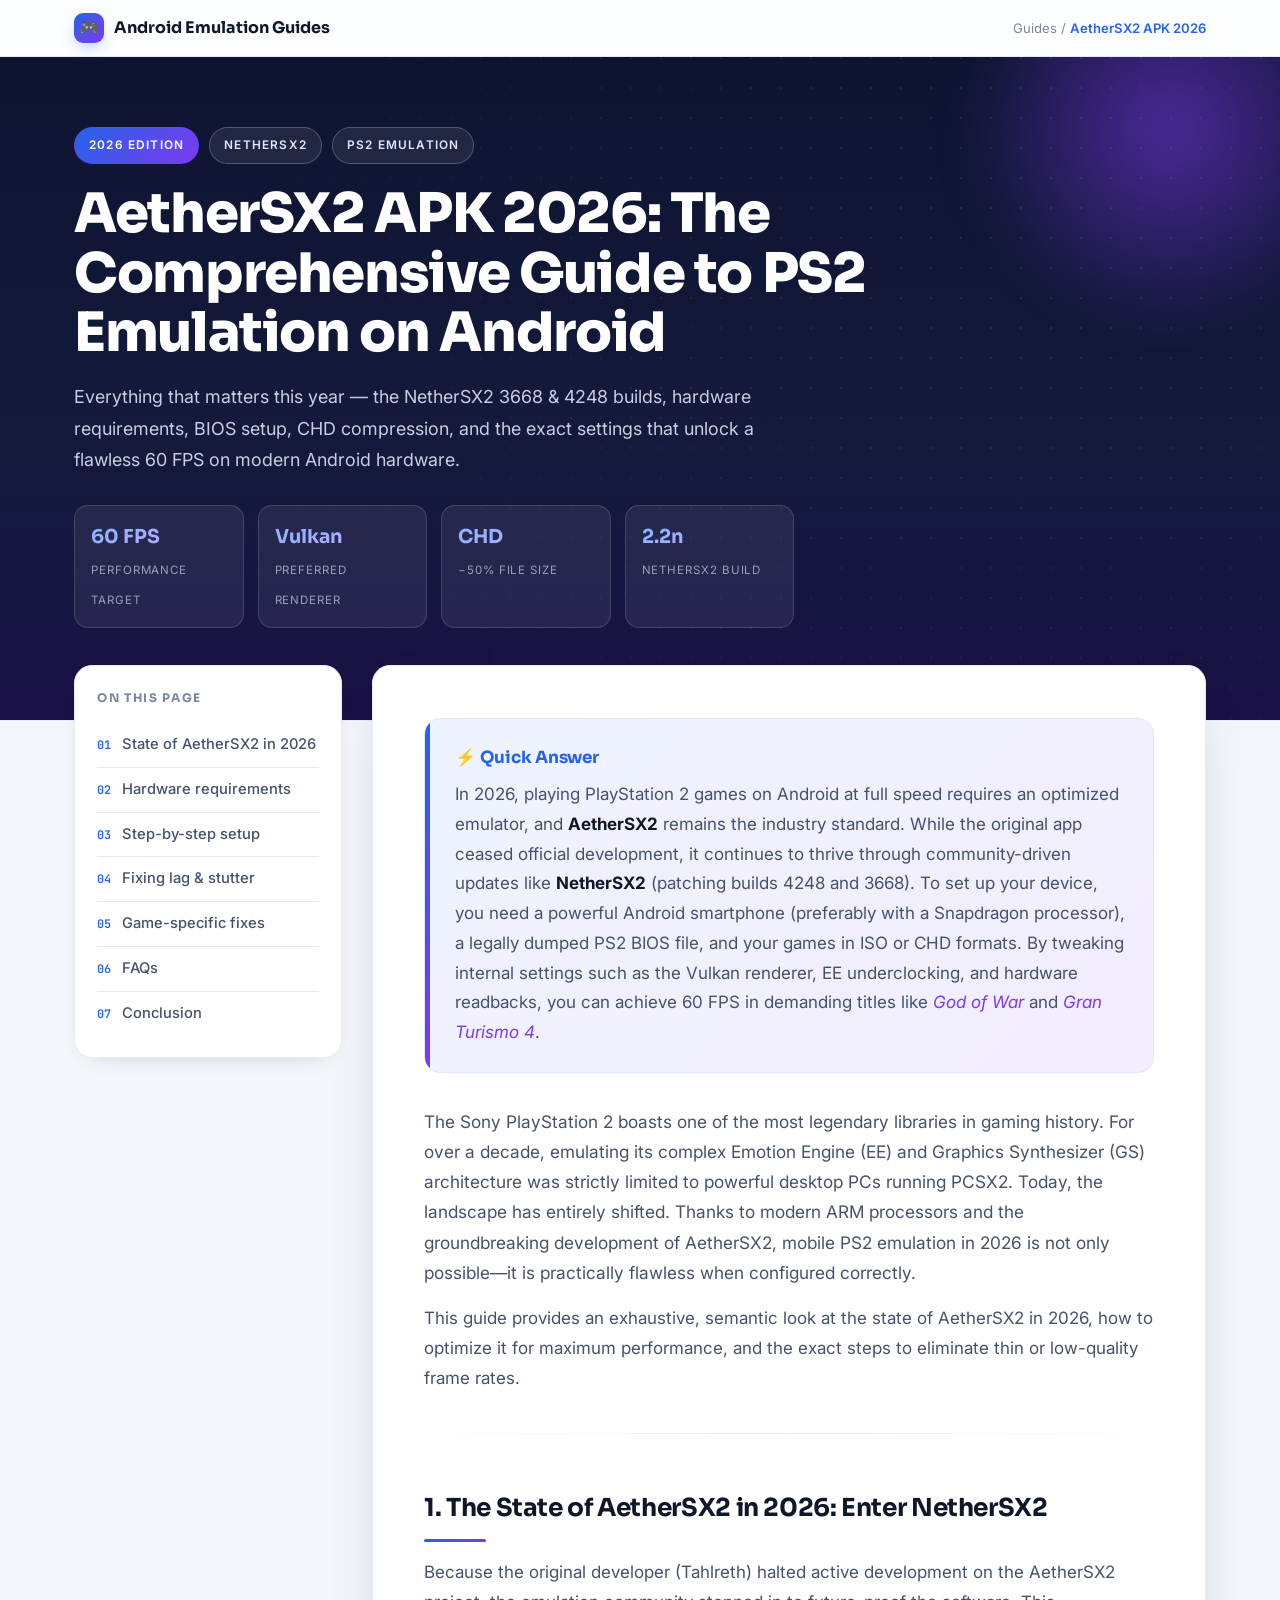
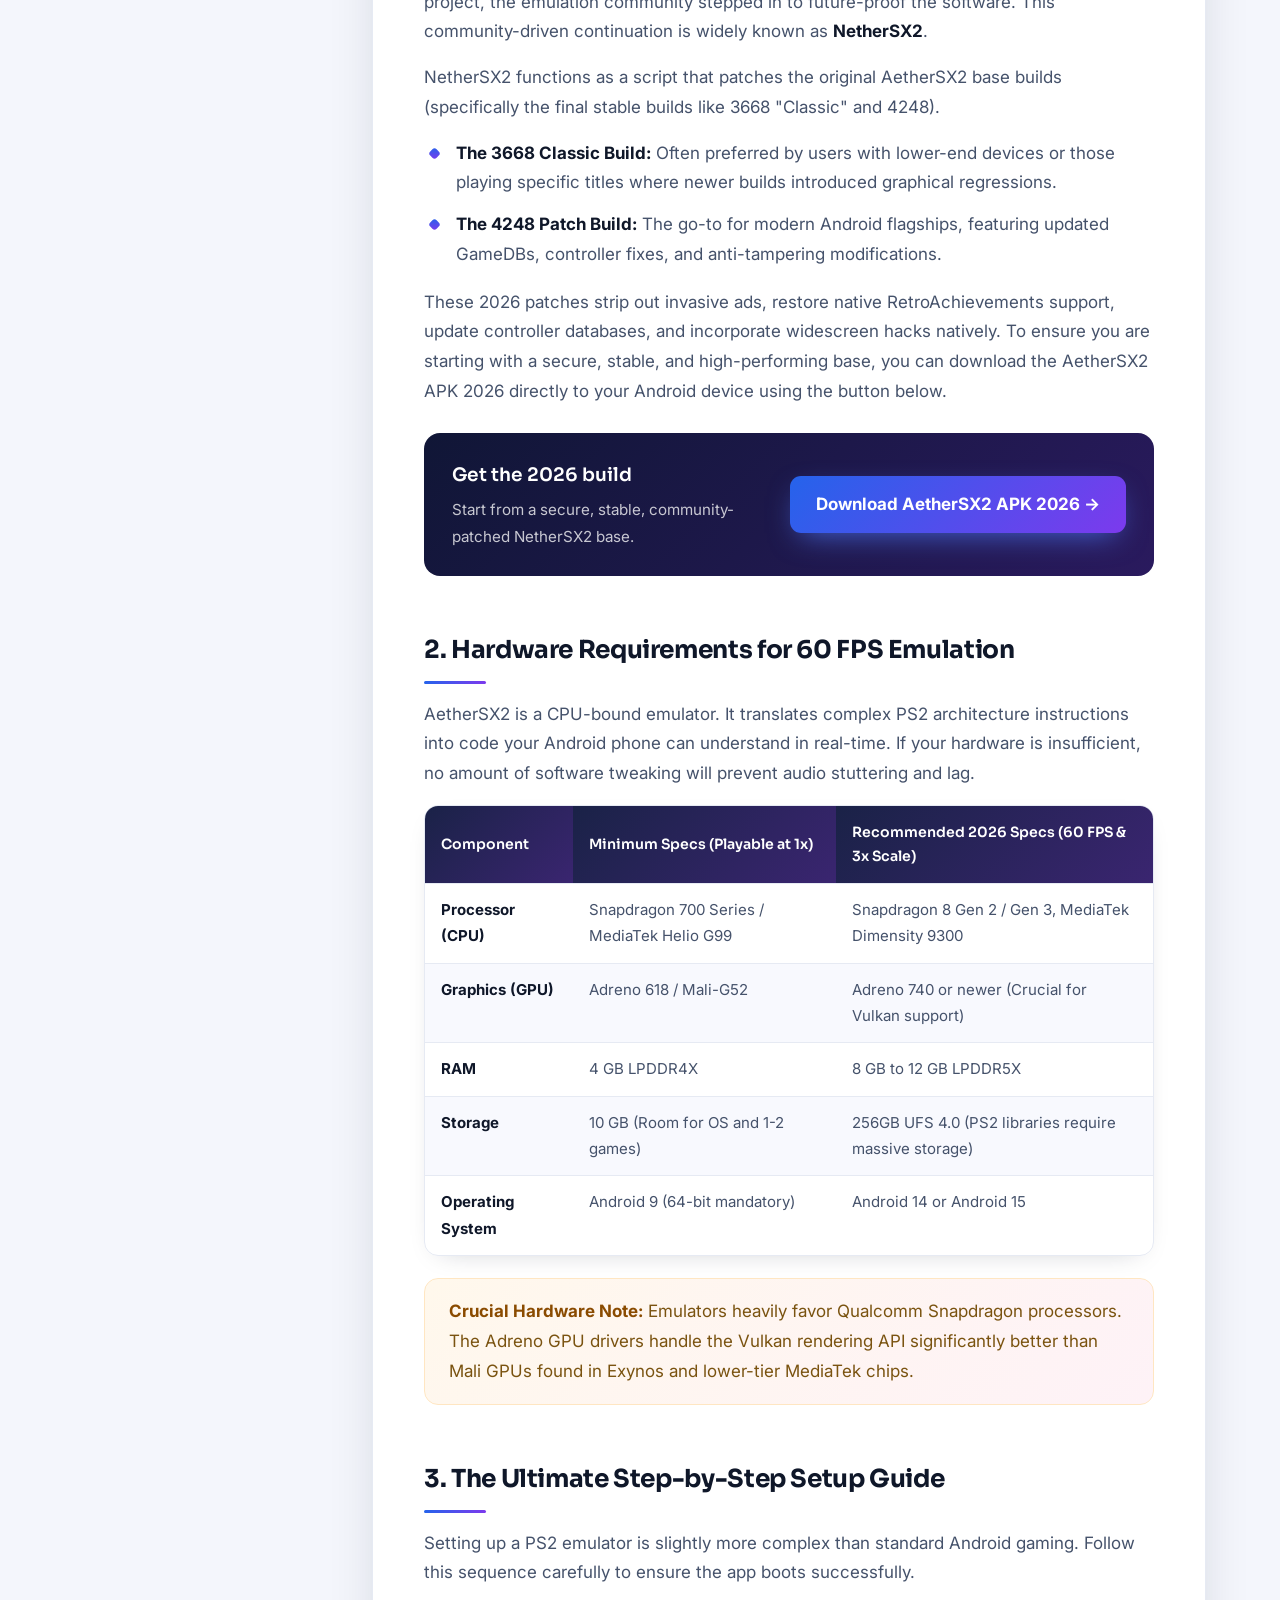
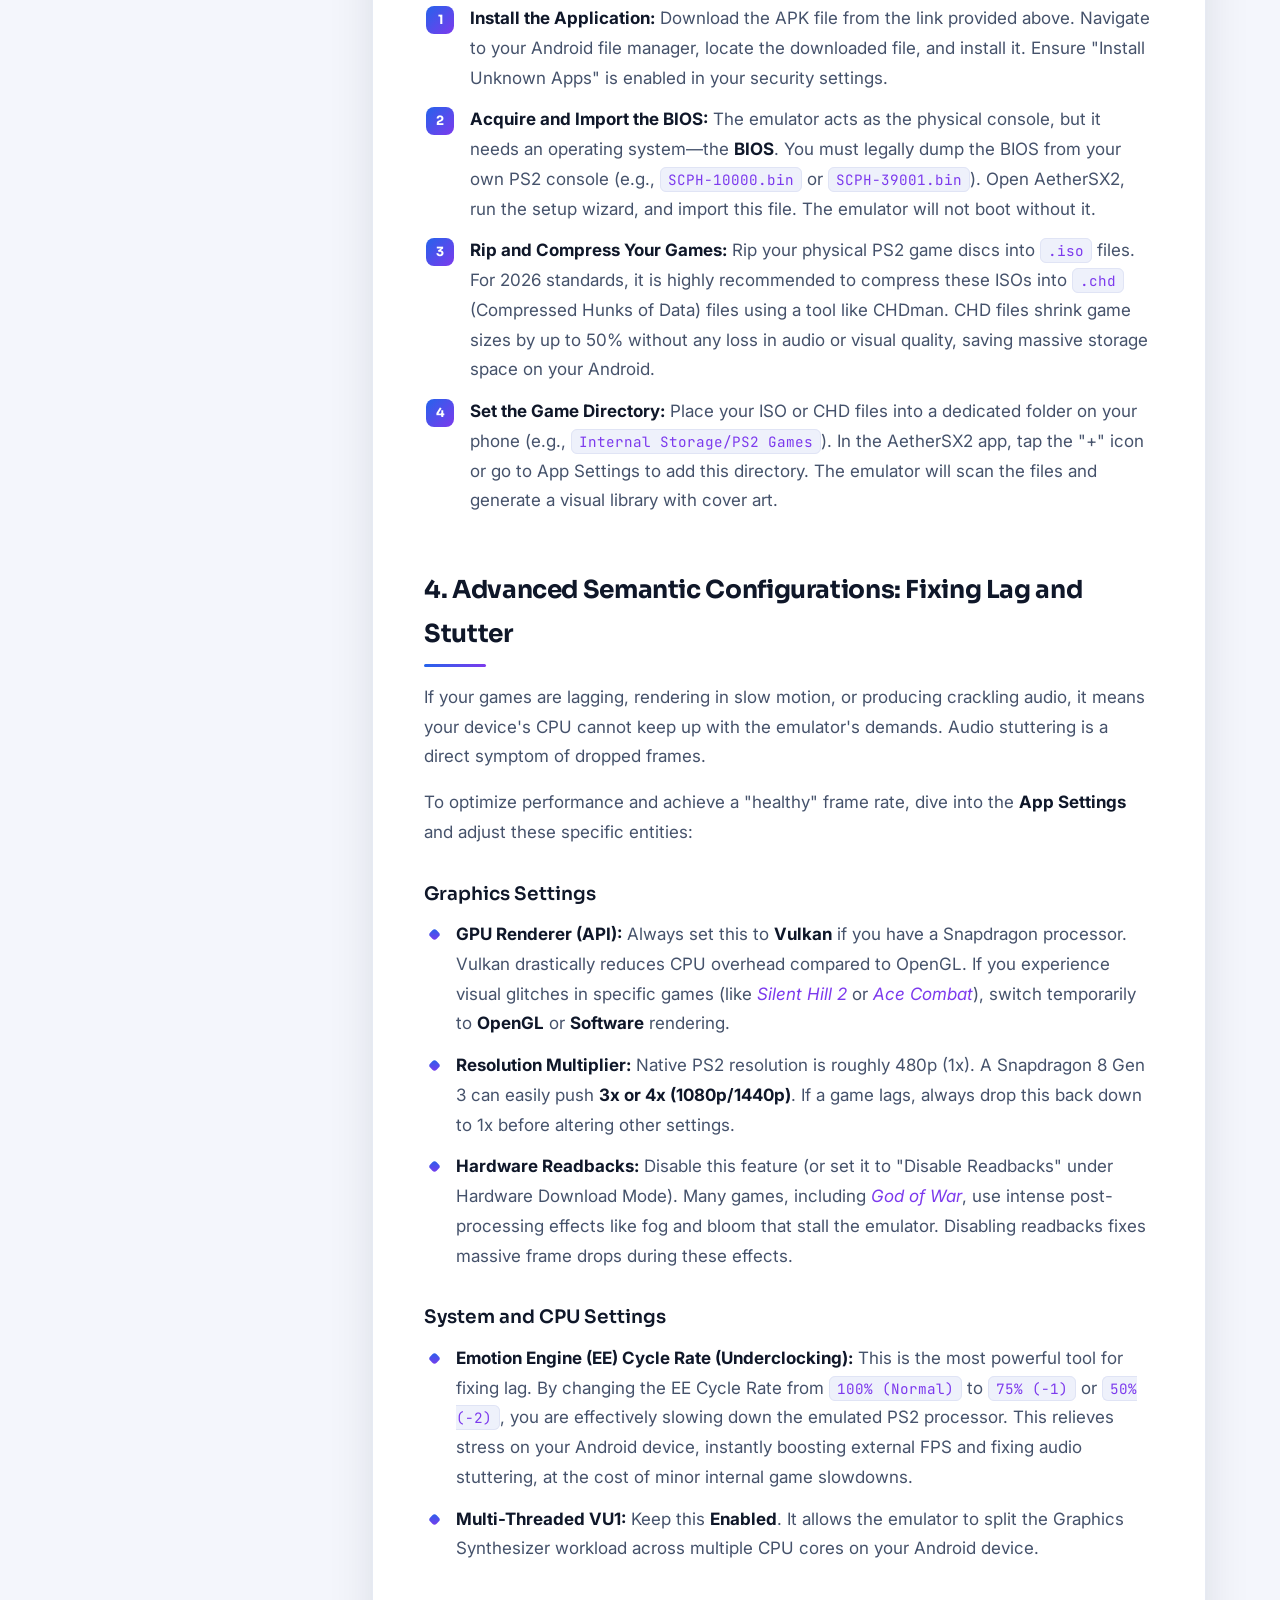
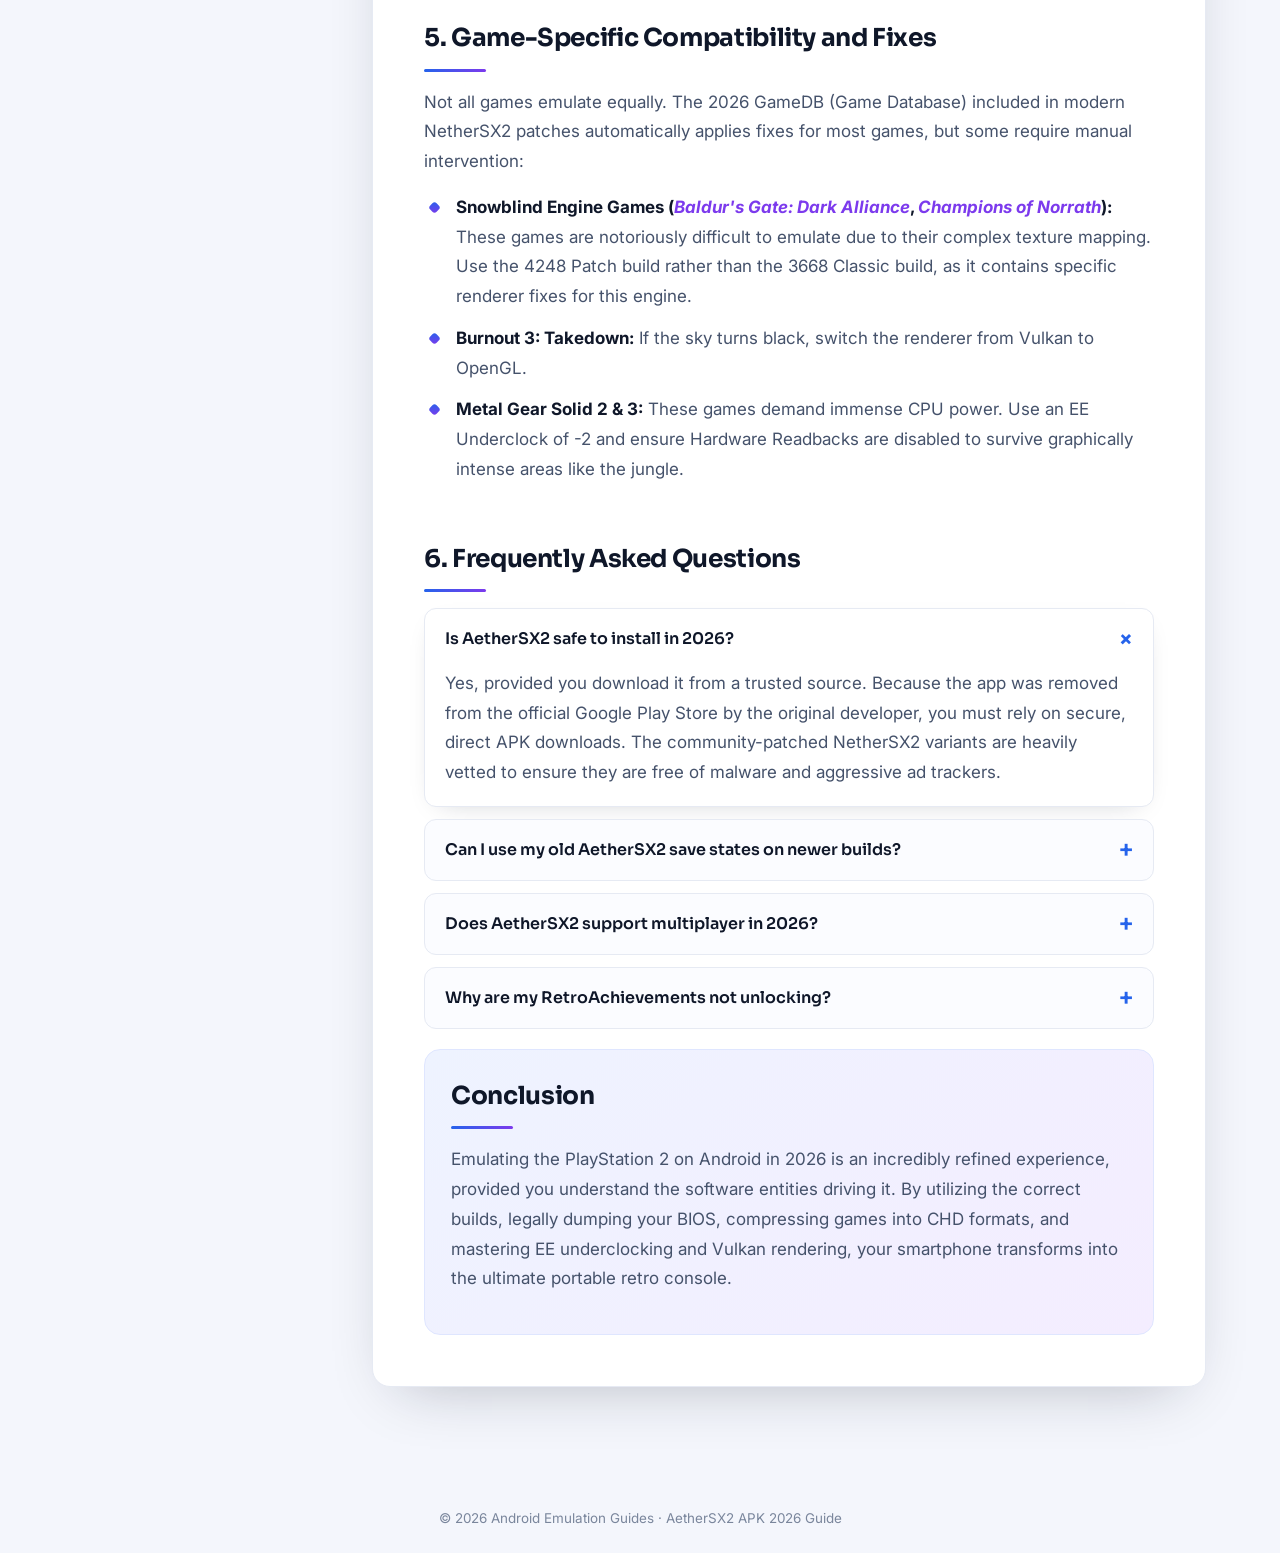
==== aethersx2-apk-2026-guide.html @ e0952bde "Add files via upload" ====
<!DOCTYPE html>
<html lang="en">
<head>
    <meta charset="UTF-8">
    <meta name="viewport" content="width=device-width, initial-scale=1.0">
    <title>AetherSX2 APK 2026: The Comprehensive Guide to PS2 Emulation on Android</title>
    <meta name="description" content="The complete 2026 AetherSX2 APK guide — NetherSX2 builds 3668 & 4248, hardware requirements, BIOS setup, CHD compression, Vulkan & EE underclock settings, and game-specific fixes for 60 FPS PS2 emulation on Android.">
    <meta name="keywords" content="AetherSX2 APK 2026, NetherSX2, PS2 emulator Android, AetherSX2 download, PS2 BIOS, CHD compression, Vulkan renderer, EE cycle rate, 60 FPS PS2 emulation, Snapdragon emulation">
    <meta name="author" content="Android Emulation Guides">
    <link rel="canonical" href="https://aetherrsx2apk.com/aethersx2-apk-2026-guide">
    <meta name="robots" content="index, follow, max-snippet:-1, max-image-preview:large, max-video-preview:-1">
    <meta name="googlebot" content="index, follow">
    <meta name="bingbot" content="index, follow">
    <meta name="yandex" content="index, follow">

    <!-- Open Graph -->
    <meta property="og:type" content="article">
    <meta property="og:title" content="AetherSX2 APK 2026: The Comprehensive Guide to PS2 Emulation on Android">
    <meta property="og:description" content="NetherSX2 builds, hardware requirements, BIOS setup, CHD compression, and the exact Vulkan + EE underclock settings for 60 FPS PS2 emulation on Android.">
    <meta property="og:url" content="https://aetherrsx2apk.com/aethersx2-apk-2026-guide">
    <meta property="og:site_name" content="Android Emulation Guides">
    <meta property="og:locale" content="en_US">

    <!-- Twitter -->
    <meta name="twitter:card" content="summary_large_image">
    <meta name="twitter:title" content="AetherSX2 APK 2026: The Comprehensive Guide to PS2 Emulation on Android">
    <meta name="twitter:description" content="Everything about AetherSX2 & NetherSX2 in 2026 — setup, BIOS, CHD, and max-FPS tuning for Android.">

    <link rel="preconnect" href="https://fonts.googleapis.com">
    <link rel="preconnect" href="https://fonts.gstatic.com" crossorigin>
    <link href="https://fonts.googleapis.com/css2?family=Sora:wght@600;700;800&family=Inter:wght@400;500;600;700&family=JetBrains+Mono:wght@500&display=swap" rel="stylesheet">

    <!-- Structured Data -->
    <script type="application/ld+json">
    {
      "@context": "https://schema.org",
      "@graph": [
        {
          "@type": "Article",
          "headline": "AetherSX2 APK 2026: The Comprehensive Guide to PS2 Emulation on Android",
          "description": "An exhaustive 2026 guide to AetherSX2 and NetherSX2 — hardware requirements, BIOS setup, CHD compression, performance tuning, and game-specific fixes for PS2 emulation on Android.",
          "author": { "@type": "Organization", "name": "Android Emulation Guides" },
          "publisher": { "@type": "Organization", "name": "Android Emulation Guides" },
          "mainEntityOfPage": "https://aetherrsx2apk.com/aethersx2-apk-2026-guide",
          "articleSection": "Mobile Gaming",
          "datePublished": "2026-01-01"
        },
        {
          "@type": "BreadcrumbList",
          "itemListElement": [
            { "@type": "ListItem", "position": 1, "name": "Home", "item": "https://aetherrsx2apk.com/" },
            { "@type": "ListItem", "position": 2, "name": "Guides", "item": "https://aetherrsx2apk.com/guides" },
            { "@type": "ListItem", "position": 3, "name": "AetherSX2 APK 2026 Guide" }
          ]
        },
        {
          "@type": "HowTo",
          "name": "How to Set Up AetherSX2 in 2026",
          "step": [
            { "@type": "HowToStep", "name": "Install the Application", "text": "Download the APK, locate it in your file manager, and install it with Install Unknown Apps enabled." },
            { "@type": "HowToStep", "name": "Acquire and Import the BIOS", "text": "Legally dump the BIOS from your own PS2 console and import the .bin file via the AetherSX2 setup wizard." },
            { "@type": "HowToStep", "name": "Rip and Compress Your Games", "text": "Rip discs to ISO and compress to CHD with CHDman to save up to 50% storage without quality loss." },
            { "@type": "HowToStep", "name": "Set the Game Directory", "text": "Place ISO/CHD files in a dedicated folder and add that directory in AetherSX2 to build your library." }
          ]
        },
        {
          "@type": "FAQPage",
          "mainEntity": [
            { "@type": "Question", "name": "Is AetherSX2 safe to install in 2026?", "acceptedAnswer": { "@type": "Answer", "text": "Yes, provided you download from a trusted source. Since the app was removed from Google Play by its original developer, use secure direct APK downloads. Community-patched NetherSX2 variants are heavily vetted to be free of malware and aggressive ad trackers." } },
            { "@type": "Question", "name": "Can I use my old AetherSX2 save states on newer builds?", "acceptedAnswer": { "@type": "Answer", "text": "Save states are often incompatible between major versions (e.g., 3668 vs 4248). Use in-game Memory Card saving before updating, since .ps2 memory card files are universally compatible across builds." } },
            { "@type": "Question", "name": "Does AetherSX2 support multiplayer in 2026?", "acceptedAnswer": { "@type": "Answer", "text": "Yes. NetherSX2 version 2.2n introduced experimental DEV9 Ethernet support. Setting the network API to Sockets enables online PS2 servers for community-hosted games like SOCOM or Monster Hunter." } },
            { "@type": "Question", "name": "Why are my RetroAchievements not unlocking?", "acceptedAnswer": { "@type": "Answer", "text": "Older unpatched AetherSX2 builds had a broken RetroAchievements API connection. Upgrading to a 2026 NetherSX2 patched build restores it and adds native PS3/PS4 trophy unlock sounds." } }
          ]
        }
      ]
    }
    </script>

    <style>
        :root {
            --bg: #f4f6fc;
            --panel: #ffffff;
            --ink: #0f1729;
            --ink-soft: #45526b;
            --muted: #7a869c;
            --line: #e6 eaf3;
            --line: #e6eaf3;
            --blue: #2563eb;
            --blue-2: #4f7cff;
            --violet: #7c3aed;
            --cyan: #06b6d4;
            --mint: #10b981;
            --amber: #f59e0b;
            --ring: rgba(37, 99, 235, .12);
            --radius: 18px;
            --shadow: 0 22px 60px -28px rgba(15, 23, 41, .30);
            --shadow-sm: 0 8px 26px -16px rgba(15, 23, 41, .28);
        }
        * { box-sizing: border-box; }
        html { scroll-behavior: smooth; }
        body {
            margin: 0;
            font-family: 'Inter', system-ui, -apple-system, sans-serif;
            color: var(--ink);
            background:
                radial-gradient(900px 500px at 100% -5%, rgba(124,58,237,.10), transparent 55%),
                radial-gradient(900px 500px at -5% 5%, rgba(37,99,235,.10), transparent 55%),
                var(--bg);
            line-height: 1.75;
            font-size: 17px;
            -webkit-font-smoothing: antialiased;
        }

        /* Reading progress bar */
        .progress { position: fixed; top: 0; left: 0; height: 3px; width: 0; z-index: 100; background: linear-gradient(90deg, var(--blue), var(--violet), var(--cyan)); transition: width .1s linear; }

        /* ===== Top bar ===== */
        .topbar { position: sticky; top: 0; z-index: 60; background: rgba(255,255,255,.82); backdrop-filter: blur(12px); border-bottom: 1px solid var(--line); }
        .topbar-inner { max-width: 1180px; margin: 0 auto; padding: 13px 24px; display: flex; align-items: center; gap: 12px; }
        .logo { font-family: 'Sora', sans-serif; font-weight: 700; display: flex; align-items: center; gap: 10px; font-size: 1rem; }
        .logo-mark { width: 30px; height: 30px; border-radius: 9px; display: grid; place-items: center; font-size: 1rem; background: linear-gradient(135deg, var(--blue), var(--violet)); box-shadow: 0 6px 18px -6px rgba(37,99,235,.6); }
        .crumbs { margin-left: auto; font-size: .82rem; color: var(--muted); }
        .crumbs span { color: var(--blue); font-weight: 600; }

        /* ===== Hero ===== */
        .hero { position: relative; overflow: hidden; border-bottom: 1px solid var(--line); background: linear-gradient(180deg, #0e1430, #131a3c 60%, #1a1147); color: #fff; }
        .hero::before { content: ""; position: absolute; inset: 0; background-image: radial-gradient(circle at 1px 1px, rgba(255,255,255,.10) 1px, transparent 0); background-size: 30px 30px; mask-image: radial-gradient(circle at 80% 20%, black, transparent 75%); }
        .hero::after { content: ""; position: absolute; width: 460px; height: 460px; right: -120px; top: -160px; border-radius: 50%; background: radial-gradient(circle, rgba(124,58,237,.55), transparent 65%); filter: blur(20px); }
        .hero-inner { position: relative; z-index: 1; max-width: 1180px; margin: 0 auto; padding: 70px 24px 92px; }
        .badge-row { display: flex; gap: 10px; flex-wrap: wrap; margin-bottom: 20px; }
        .pill { font-size: .74rem; font-weight: 600; letter-spacing: .1em; text-transform: uppercase; padding: 7px 14px; border-radius: 999px; border: 1px solid rgba(255,255,255,.22); background: rgba(255,255,255,.08); color: #dfe6ff; }
        .pill.hot { background: linear-gradient(135deg, var(--blue), var(--violet)); border-color: transparent; color: #fff; }
        h1 { font-family: 'Sora', sans-serif; font-weight: 800; font-size: clamp(2.1rem, 5vw, 3.4rem); line-height: 1.1; letter-spacing: -.025em; margin: 0 0 18px; max-width: 20ch; }
        .hero-sub { font-size: 1.12rem; color: rgba(233,238,255,.85); max-width: 66ch; margin: 0 0 30px; }
        .kpis { display: grid; grid-template-columns: repeat(4, minmax(0,1fr)); gap: 14px; max-width: 720px; }
        .kpi { background: rgba(255,255,255,.07); border: 1px solid rgba(255,255,255,.14); border-radius: 14px; padding: 14px 16px; }
        .kpi b { font-family: 'Sora', sans-serif; font-size: 1.2rem; display: block; background: linear-gradient(135deg, #8ab4ff, #c9a4ff); -webkit-background-clip: text; background-clip: text; color: transparent; }
        .kpi span { font-size: .72rem; letter-spacing: .08em; text-transform: uppercase; color: rgba(233,238,255,.6); }

        /* ===== Layout ===== */
        .wrap { max-width: 1180px; margin: -56px auto 90px; padding: 0 24px; position: relative; z-index: 2; display: grid; grid-template-columns: 268px 1fr; gap: 30px; align-items: start; }
        .toc { position: sticky; top: 84px; background: var(--panel); border: 1px solid var(--line); border-radius: var(--radius); box-shadow: var(--shadow-sm); padding: 22px; }
        .toc h4 { margin: 0 0 14px; font-family: 'Sora', sans-serif; font-size: .74rem; letter-spacing: .14em; text-transform: uppercase; color: var(--muted); }
        .toc ol { margin: 0; padding: 0; counter-reset: toc; list-style: none; }
        .toc li { margin: 0; }
        .toc a { counter-increment: toc; display: flex; gap: 11px; align-items: baseline; padding: 9px 0; font-size: .92rem; font-weight: 500; color: var(--ink-soft); border: none; border-bottom: 1px solid var(--line); }
        .toc li:last-child a { border-bottom: none; }
        .toc a::before { content: counter(toc, decimal-leading-zero); font-family: 'JetBrains Mono', monospace; font-size: .74rem; color: var(--blue); font-weight: 600; }
        .toc a:hover { color: var(--violet); }

        .article { background: var(--panel); border: 1px solid var(--line); border-radius: var(--radius); box-shadow: var(--shadow); padding: clamp(26px, 4vw, 54px); min-width: 0; }

        /* Quick answer */
        .quick { position: relative; background: linear-gradient(135deg, #eef3ff, #f3edff); border: 1px solid #dfe6ff; border-radius: 16px; padding: 24px 26px 24px 30px; margin-bottom: 34px; overflow: hidden; }
        .quick::before { content: ""; position: absolute; left: 0; top: 0; bottom: 0; width: 5px; background: linear-gradient(180deg, var(--blue), var(--violet)); }
        .quick h2 { border: none; margin: 0 0 8px; padding: 0; font-size: 1.05rem; color: var(--blue); }
        .quick h2::after { display: none; }
        .quick p { margin: 0; color: var(--ink-soft); }
        .quick strong { color: var(--ink); }

        .lead { font-size: 1.08rem; }
        p { margin: 0 0 16px; color: var(--ink-soft); }
        em { color: var(--violet); font-style: italic; }
        strong { color: var(--ink); }
        a { color: var(--blue); font-weight: 600; text-decoration: none; border-bottom: 1.5px solid rgba(37,99,235,.3); transition: border-color .15s; }
        a:hover { border-color: var(--blue); }
        code { font-family: 'JetBrains Mono', monospace; font-size: .84em; background: #eef1fb; color: var(--violet); padding: 2px 7px; border-radius: 6px; border: 1px solid #e0e4f5; }
        hr { border: none; height: 1px; background: linear-gradient(90deg, transparent, var(--line), transparent); margin: 40px 0; }

        h2 { font-family: 'Sora', sans-serif; font-weight: 700; font-size: 1.55rem; letter-spacing: -.015em; color: var(--ink); margin: 52px 0 16px; padding-bottom: 12px; scroll-margin-top: 84px; position: relative; }
        h2::after { content: ""; position: absolute; left: 0; bottom: 0; width: 62px; height: 3px; border-radius: 3px; background: linear-gradient(90deg, var(--blue), var(--violet)); }
        h3 { font-family: 'Sora', sans-serif; font-weight: 600; font-size: 1.16rem; color: var(--ink); margin: 30px 0 10px; }

        /* Lists */
        .article ul, .article ol { margin: 0 0 18px; padding-left: 2px; }
        .article li { list-style: none; position: relative; padding-left: 30px; margin-bottom: 12px; color: var(--ink-soft); }
        .article ul li::before { content: ""; position: absolute; left: 4px; top: 10px; width: 9px; height: 9px; border-radius: 3px; background: linear-gradient(135deg, var(--blue), var(--violet)); transform: rotate(45deg); }
        .article ol { counter-reset: st; }
        .article ol li { counter-increment: st; padding-left: 44px; }
        .article ol li::before { content: counter(st); position: absolute; left: 0; top: 2px; width: 28px; height: 28px; display: grid; place-items: center; font-family: 'Sora', sans-serif; font-weight: 700; font-size: .8rem; color: #fff; border-radius: 8px; background: linear-gradient(135deg, var(--blue), var(--violet)); }

        /* Table */
        .table-wrap { overflow-x: auto; border-radius: 14px; border: 1px solid var(--line); box-shadow: var(--shadow-sm); margin: 8px 0 22px; -webkit-overflow-scrolling: touch; }
        table { width: 100%; border-collapse: collapse; font-size: .94rem; min-width: 560px; }
        thead th { background: linear-gradient(135deg, #1a2247, #3a2570); color: #fff; font-family: 'Sora', sans-serif; font-weight: 600; text-align: left; padding: 14px 16px; font-size: .88rem; }
        tbody td { padding: 13px 16px; border-top: 1px solid var(--line); color: var(--ink-soft); vertical-align: top; }
        tbody tr:nth-child(even) { background: #f8f9fe; }
        tbody tr:hover { background: #eef2ff; }
        tbody td strong { color: var(--ink); }

        /* Blockquote */
        blockquote { position: relative; margin: 22px 0; padding: 18px 22px 18px 24px; background: linear-gradient(135deg, #fff8ec, #fef2f7); border: 1px solid #ffe6c2; border-radius: 14px; color: #7a5310; font-style: normal; }
        blockquote strong { color: #8a4b00; }

        /* CTA */
        .cta { display: flex; align-items: center; gap: 20px; flex-wrap: wrap; background: linear-gradient(135deg, #101636, #2a1a5e); color: #fff; border-radius: 16px; padding: 26px 28px; margin: 26px 0; }
        .cta-text { flex: 1 1 260px; }
        .cta-text h3 { color: #fff; margin: 0 0 6px; }
        .cta-text p { color: rgba(255,255,255,.76); margin: 0; font-size: .95rem; }
        .cta-btn { background: linear-gradient(135deg, var(--blue), var(--violet)); color: #fff !important; font-weight: 700; padding: 14px 26px; border-radius: 11px; border: none; white-space: nowrap; box-shadow: 0 10px 30px -10px rgba(79,124,255,.8); }
        .cta-btn:hover { border: none; color: #fff; opacity: .94; }

        /* FAQ */
        .faq details { border: 1px solid var(--line); border-radius: 12px; margin-bottom: 12px; background: #fbfcff; overflow: hidden; transition: box-shadow .2s; }
        .faq details[open] { box-shadow: var(--shadow-sm); background: #fff; }
        .faq summary { cursor: pointer; list-style: none; padding: 16px 52px 16px 20px; font-family: 'Sora', sans-serif; font-weight: 600; font-size: 1rem; color: var(--ink); position: relative; }
        .faq summary::-webkit-details-marker { display: none; }
        .faq summary::after { content: "+"; position: absolute; right: 20px; top: 50%; transform: translateY(-50%); font-size: 1.5rem; color: var(--blue); transition: transform .2s; }
        .faq details[open] summary::after { transform: translateY(-50%) rotate(45deg); }
        .faq details p { padding: 0 20px 18px; margin: 0; }

        /* Conclusion */
        .conclusion { background: linear-gradient(135deg, #eef3ff, #f4edff); border: 1px solid #dfe6ff; border-radius: 16px; padding: 24px 26px; margin-top: 20px; }
        .conclusion h2 { margin-top: 0; }
        .conclusion h2::after { left: 0; }

        .foot { text-align: center; color: var(--muted); font-size: .84rem; padding: 30px 20px 6px; }

        @media (max-width: 940px) { .wrap { grid-template-columns: 1fr; } .toc { position: static; order: -1; } .kpis { grid-template-columns: repeat(2, 1fr); } }
        @media (max-width: 560px) { body { font-size: 16px; } h2 { font-size: 1.34rem; } }
    </style>
</head>
<body>
    <div class="progress" id="progress"></div>

    <nav class="topbar">
        <div class="topbar-inner">
            <span class="logo"><span class="logo-mark">🎮</span> Android Emulation Guides</span>
            <span class="crumbs">Guides / <span>AetherSX2 APK 2026</span></span>
        </div>
    </nav>

    <header class="hero">
        <div class="hero-inner">
            <div class="badge-row">
                <span class="pill hot">2026 Edition</span>
                <span class="pill">NetherSX2</span>
                <span class="pill">PS2 Emulation</span>
            </div>
            <h1>AetherSX2 APK 2026: The Comprehensive Guide to PS2 Emulation on Android</h1>
            <p class="hero-sub">Everything that matters this year — the NetherSX2 3668 &amp; 4248 builds, hardware requirements, BIOS setup, CHD compression, and the exact settings that unlock a flawless 60 FPS on modern Android hardware.</p>
            <div class="kpis">
                <div class="kpi"><b>60 FPS</b><span>Performance target</span></div>
                <div class="kpi"><b>Vulkan</b><span>Preferred renderer</span></div>
                <div class="kpi"><b>CHD</b><span>−50% file size</span></div>
                <div class="kpi"><b>2.2n</b><span>NetherSX2 build</span></div>
            </div>
        </div>
    </header>

    <div class="wrap">
        <aside class="toc" aria-label="Table of contents">
            <h4>On this page</h4>
            <ol>
                <li><a href="#state">State of AetherSX2 in 2026</a></li>
                <li><a href="#hardware">Hardware requirements</a></li>
                <li><a href="#setup">Step-by-step setup</a></li>
                <li><a href="#config">Fixing lag &amp; stutter</a></li>
                <li><a href="#compat">Game-specific fixes</a></li>
                <li><a href="#faq">FAQs</a></li>
                <li><a href="#conclusion">Conclusion</a></li>
            </ol>
        </aside>

        <article class="article">
            <div class="quick">
                <h2>⚡ Quick Answer</h2>
                <p>In 2026, playing PlayStation 2 games on Android at full speed requires an optimized emulator, and <strong>AetherSX2</strong> remains the industry standard. While the original app ceased official development, it continues to thrive through community-driven updates like <strong>NetherSX2</strong> (patching builds 4248 and 3668). To set up your device, you need a powerful Android smartphone (preferably with a Snapdragon processor), a legally dumped PS2 BIOS file, and your games in ISO or CHD formats. By tweaking internal settings such as the Vulkan renderer, EE underclocking, and hardware readbacks, you can achieve 60 FPS in demanding titles like <em>God of War</em> and <em>Gran Turismo 4</em>.</p>
            </div>

            <p class="lead">The Sony PlayStation 2 boasts one of the most legendary libraries in gaming history. For over a decade, emulating its complex Emotion Engine (EE) and Graphics Synthesizer (GS) architecture was strictly limited to powerful desktop PCs running PCSX2. Today, the landscape has entirely shifted. Thanks to modern ARM processors and the groundbreaking development of AetherSX2, mobile PS2 emulation in 2026 is not only possible—it is practically flawless when configured correctly.</p>
            <p>This guide provides an exhaustive, semantic look at the state of AetherSX2 in 2026, how to optimize it for maximum performance, and the exact steps to eliminate thin or low-quality frame rates.</p>

            <hr>

            <h2 id="state">1. The State of AetherSX2 in 2026: Enter NetherSX2</h2>
            <p>Because the original developer (Tahlreth) halted active development on the AetherSX2 project, the emulation community stepped in to future-proof the software. This community-driven continuation is widely known as <strong>NetherSX2</strong>.</p>
            <p>NetherSX2 functions as a script that patches the original AetherSX2 base builds (specifically the final stable builds like 3668 "Classic" and 4248).</p>
            <ul>
                <li><strong>The 3668 Classic Build:</strong> Often preferred by users with lower-end devices or those playing specific titles where newer builds introduced graphical regressions.</li>
                <li><strong>The 4248 Patch Build:</strong> The go-to for modern Android flagships, featuring updated GameDBs, controller fixes, and anti-tampering modifications.</li>
            </ul>
            <p>These 2026 patches strip out invasive ads, restore native RetroAchievements support, update controller databases, and incorporate widescreen hacks natively. To ensure you are starting with a secure, stable, and high-performing base, you can download the AetherSX2 APK 2026 directly to your Android device using the button below.</p>
            <div class="cta">
                <div class="cta-text">
                    <h3>Get the 2026 build</h3>
                    <p>Start from a secure, stable, community-patched NetherSX2 base.</p>
                </div>
                <a class="cta-btn" href="https://aetherrsx2apk.com">Download AetherSX2 APK 2026 →</a>
            </div>

            <h2 id="hardware">2. Hardware Requirements for 60 FPS Emulation</h2>
            <p>AetherSX2 is a CPU-bound emulator. It translates complex PS2 architecture instructions into code your Android phone can understand in real-time. If your hardware is insufficient, no amount of software tweaking will prevent audio stuttering and lag.</p>
            <div class="table-wrap">
                <table>
                    <thead>
                        <tr>
                            <th>Component</th>
                            <th>Minimum Specs (Playable at 1x)</th>
                            <th>Recommended 2026 Specs (60 FPS &amp; 3x Scale)</th>
                        </tr>
                    </thead>
                    <tbody>
                        <tr><td><strong>Processor (CPU)</strong></td><td>Snapdragon 700 Series / MediaTek Helio G99</td><td>Snapdragon 8 Gen 2 / Gen 3, MediaTek Dimensity 9300</td></tr>
                        <tr><td><strong>Graphics (GPU)</strong></td><td>Adreno 618 / Mali-G52</td><td>Adreno 740 or newer (Crucial for Vulkan support)</td></tr>
                        <tr><td><strong>RAM</strong></td><td>4 GB LPDDR4X</td><td>8 GB to 12 GB LPDDR5X</td></tr>
                        <tr><td><strong>Storage</strong></td><td>10 GB (Room for OS and 1-2 games)</td><td>256GB UFS 4.0 (PS2 libraries require massive storage)</td></tr>
                        <tr><td><strong>Operating System</strong></td><td>Android 9 (64-bit mandatory)</td><td>Android 14 or Android 15</td></tr>
                    </tbody>
                </table>
            </div>
            <blockquote><strong>Crucial Hardware Note:</strong> Emulators heavily favor Qualcomm Snapdragon processors. The Adreno GPU drivers handle the Vulkan rendering API significantly better than Mali GPUs found in Exynos and lower-tier MediaTek chips.</blockquote>

            <h2 id="setup">3. The Ultimate Step-by-Step Setup Guide</h2>
            <p>Setting up a PS2 emulator is slightly more complex than standard Android gaming. Follow this sequence carefully to ensure the app boots successfully.</p>
            <ol>
                <li><strong>Install the Application:</strong> Download the APK file from the link provided above. Navigate to your Android file manager, locate the downloaded file, and install it. Ensure "Install Unknown Apps" is enabled in your security settings.</li>
                <li><strong>Acquire and Import the BIOS:</strong> The emulator acts as the physical console, but it needs an operating system—the <strong>BIOS</strong>. You must legally dump the BIOS from your own PS2 console (e.g., <code>SCPH-10000.bin</code> or <code>SCPH-39001.bin</code>). Open AetherSX2, run the setup wizard, and import this file. The emulator will not boot without it.</li>
                <li><strong>Rip and Compress Your Games:</strong> Rip your physical PS2 game discs into <code>.iso</code> files. For 2026 standards, it is highly recommended to compress these ISOs into <code>.chd</code> (Compressed Hunks of Data) files using a tool like CHDman. CHD files shrink game sizes by up to 50% without any loss in audio or visual quality, saving massive storage space on your Android.</li>
                <li><strong>Set the Game Directory:</strong> Place your ISO or CHD files into a dedicated folder on your phone (e.g., <code>Internal Storage/PS2 Games</code>). In the AetherSX2 app, tap the "+" icon or go to App Settings to add this directory. The emulator will scan the files and generate a visual library with cover art.</li>
            </ol>

            <h2 id="config">4. Advanced Semantic Configurations: Fixing Lag and Stutter</h2>
            <p>If your games are lagging, rendering in slow motion, or producing crackling audio, it means your device's CPU cannot keep up with the emulator's demands. Audio stuttering is a direct symptom of dropped frames.</p>
            <p>To optimize performance and achieve a "healthy" frame rate, dive into the <strong>App Settings</strong> and adjust these specific entities:</p>
            <h3>Graphics Settings</h3>
            <ul>
                <li><strong>GPU Renderer (API):</strong> Always set this to <strong>Vulkan</strong> if you have a Snapdragon processor. Vulkan drastically reduces CPU overhead compared to OpenGL. If you experience visual glitches in specific games (like <em>Silent Hill 2</em> or <em>Ace Combat</em>), switch temporarily to <strong>OpenGL</strong> or <strong>Software</strong> rendering.</li>
                <li><strong>Resolution Multiplier:</strong> Native PS2 resolution is roughly 480p (1x). A Snapdragon 8 Gen 3 can easily push <strong>3x or 4x (1080p/1440p)</strong>. If a game lags, always drop this back down to 1x before altering other settings.</li>
                <li><strong>Hardware Readbacks:</strong> Disable this feature (or set it to "Disable Readbacks" under Hardware Download Mode). Many games, including <em>God of War</em>, use intense post-processing effects like fog and bloom that stall the emulator. Disabling readbacks fixes massive frame drops during these effects.</li>
            </ul>
            <h3>System and CPU Settings</h3>
            <ul>
                <li><strong>Emotion Engine (EE) Cycle Rate (Underclocking):</strong> This is the most powerful tool for fixing lag. By changing the EE Cycle Rate from <code>100% (Normal)</code> to <code>75% (-1)</code> or <code>50% (-2)</code>, you are effectively slowing down the emulated PS2 processor. This relieves stress on your Android device, instantly boosting external FPS and fixing audio stuttering, at the cost of minor internal game slowdowns.</li>
                <li><strong>Multi-Threaded VU1:</strong> Keep this <strong>Enabled</strong>. It allows the emulator to split the Graphics Synthesizer workload across multiple CPU cores on your Android device.</li>
            </ul>

            <h2 id="compat">5. Game-Specific Compatibility and Fixes</h2>
            <p>Not all games emulate equally. The 2026 GameDB (Game Database) included in modern NetherSX2 patches automatically applies fixes for most games, but some require manual intervention:</p>
            <ul>
                <li><strong>Snowblind Engine Games (<em>Baldur's Gate: Dark Alliance</em>, <em>Champions of Norrath</em>):</strong> These games are notoriously difficult to emulate due to their complex texture mapping. Use the 4248 Patch build rather than the 3668 Classic build, as it contains specific renderer fixes for this engine.</li>
                <li><strong>Burnout 3: Takedown:</strong> If the sky turns black, switch the renderer from Vulkan to OpenGL.</li>
                <li><strong>Metal Gear Solid 2 &amp; 3:</strong> These games demand immense CPU power. Use an EE Underclock of -2 and ensure Hardware Readbacks are disabled to survive graphically intense areas like the jungle.</li>
            </ul>

            <h2 id="faq">6. Frequently Asked Questions</h2>
            <div class="faq">
                <details open>
                    <summary>Is AetherSX2 safe to install in 2026?</summary>
                    <p>Yes, provided you download it from a trusted source. Because the app was removed from the official Google Play Store by the original developer, you must rely on secure, direct APK downloads. The community-patched NetherSX2 variants are heavily vetted to ensure they are free of malware and aggressive ad trackers.</p>
                </details>
                <details>
                    <summary>Can I use my old AetherSX2 save states on newer builds?</summary>
                    <p>Save states are often incompatible between major version shifts (e.g., between build 3668 and 4248). It is strictly recommended to use the standard "Memory Card" in-game saving system before updating or switching APK versions, as memory card files (<code>.ps2</code>) are universally compatible across all builds.</p>
                </details>
                <details>
                    <summary>Does AetherSX2 support multiplayer in 2026?</summary>
                    <p>Yes. Recent developments in the NetherSX2 community (specifically version 2.2n) have introduced experimental DEV9 Ethernet support. By configuring the network API to "Sockets" in the system settings, players can access online PS2 servers for games that still host community-run multiplayer, such as <em>SOCOM</em> or <em>Monster Hunter</em>.</p>
                </details>
                <details>
                    <summary>Why are my RetroAchievements not unlocking?</summary>
                    <p>If you are playing on an older, unpatched build of AetherSX2, the RetroAchievements API connection was broken. Upgrading to a 2026 NetherSX2 patched build restores this functionality and even adds native PlayStation 3/4 trophy unlock sounds.</p>
                </details>
            </div>

            <div class="conclusion">
                <h2 id="conclusion">Conclusion</h2>
                <p>Emulating the PlayStation 2 on Android in 2026 is an incredibly refined experience, provided you understand the software entities driving it. By utilizing the correct builds, legally dumping your BIOS, compressing games into CHD formats, and mastering EE underclocking and Vulkan rendering, your smartphone transforms into the ultimate portable retro console.</p>
            </div>
        </article>
    </div>

    <p class="foot">© 2026 Android Emulation Guides · AetherSX2 APK 2026 Guide</p>

    <script>
        var bar = document.getElementById('progress');
        window.addEventListener('scroll', function () {
            var h = document.documentElement;
            var scrolled = (h.scrollTop) / (h.scrollHeight - h.clientHeight);
            bar.style.width = (scrolled * 100) + '%';
        }, { passive: true });
    </script>
</body>
</html>
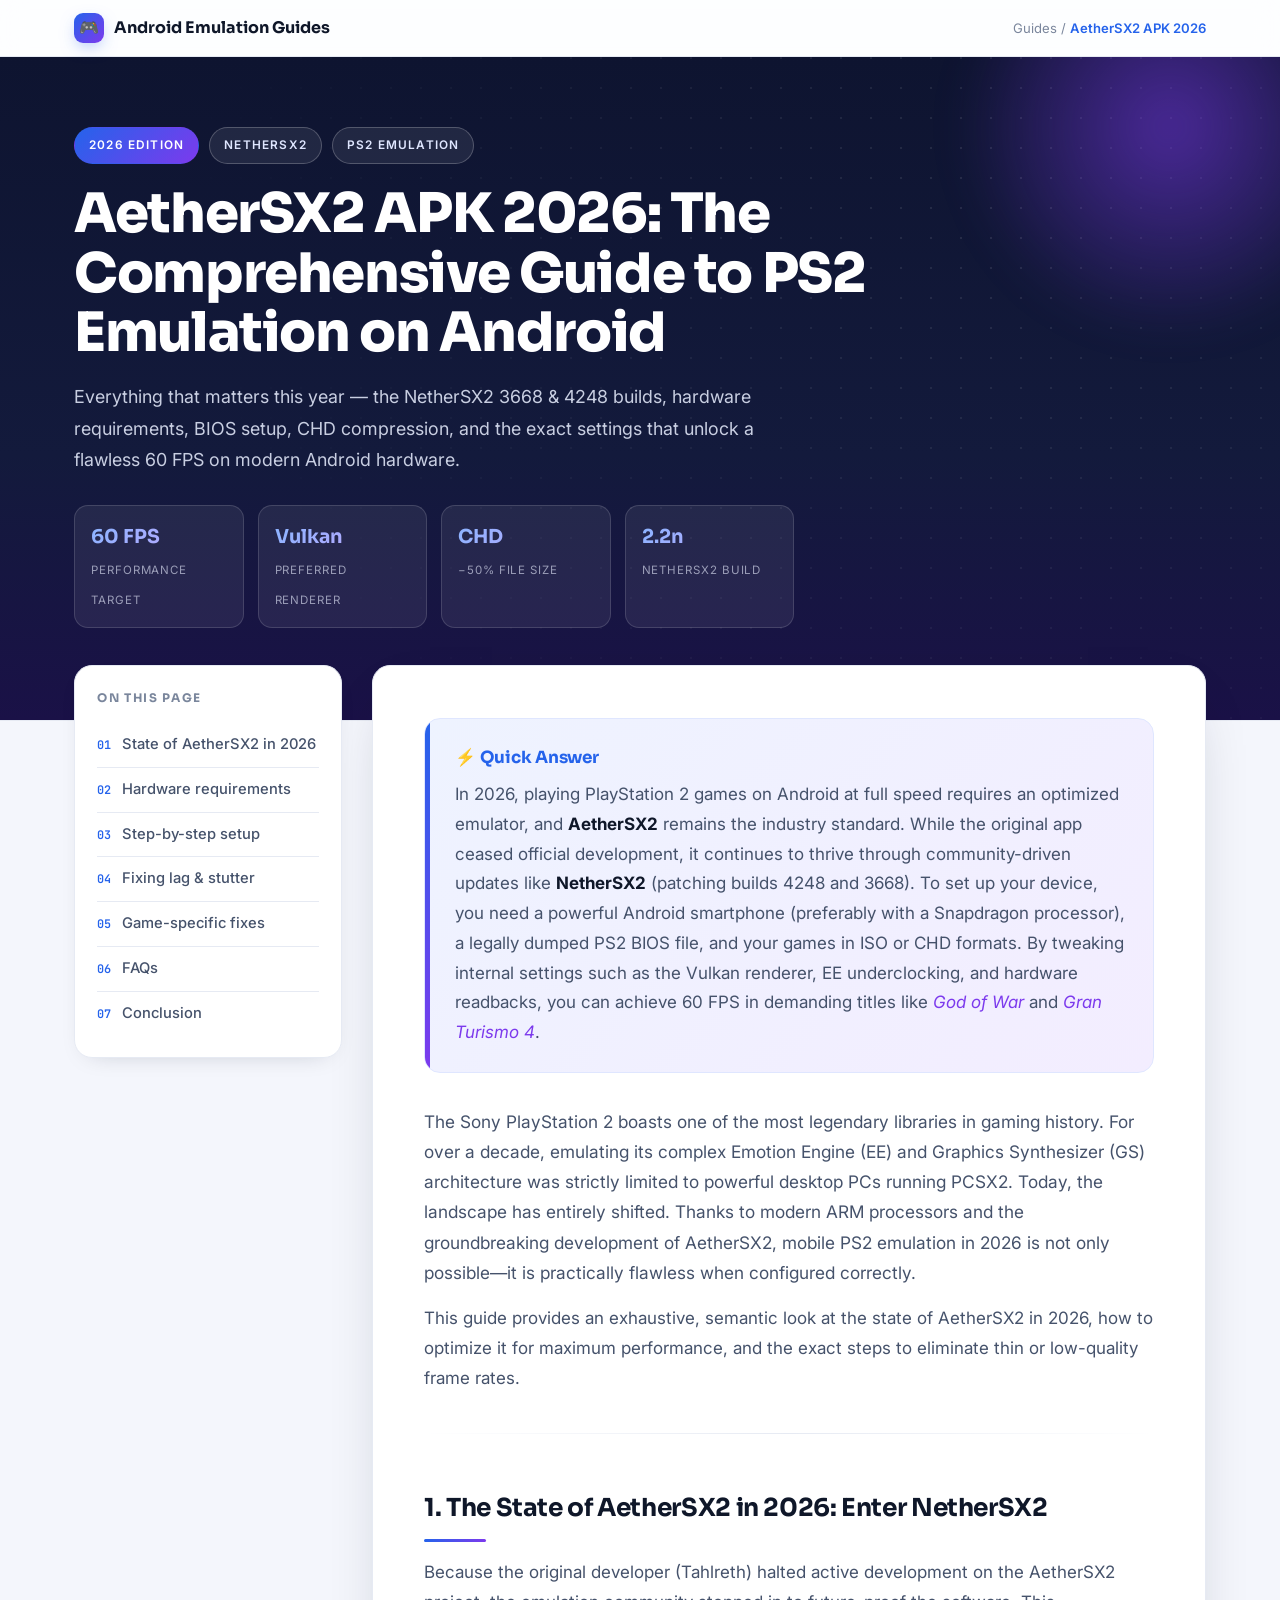
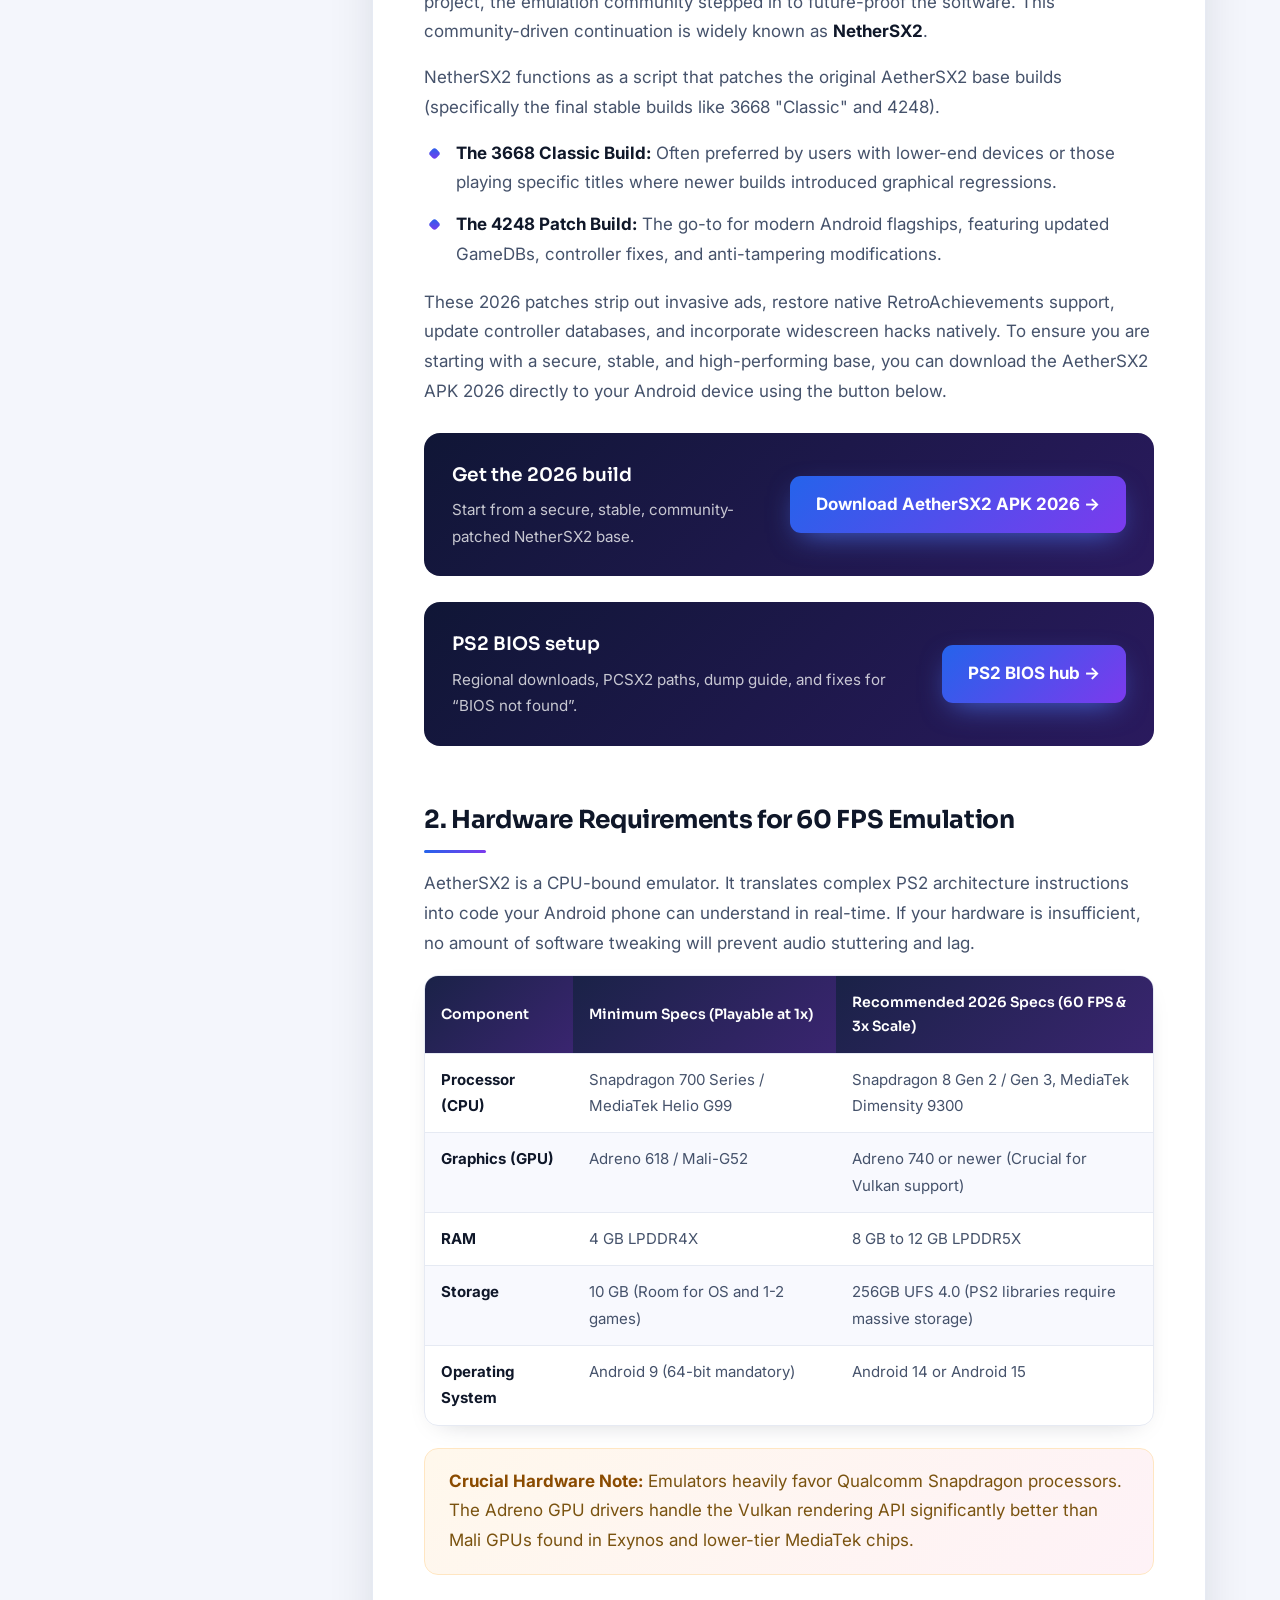
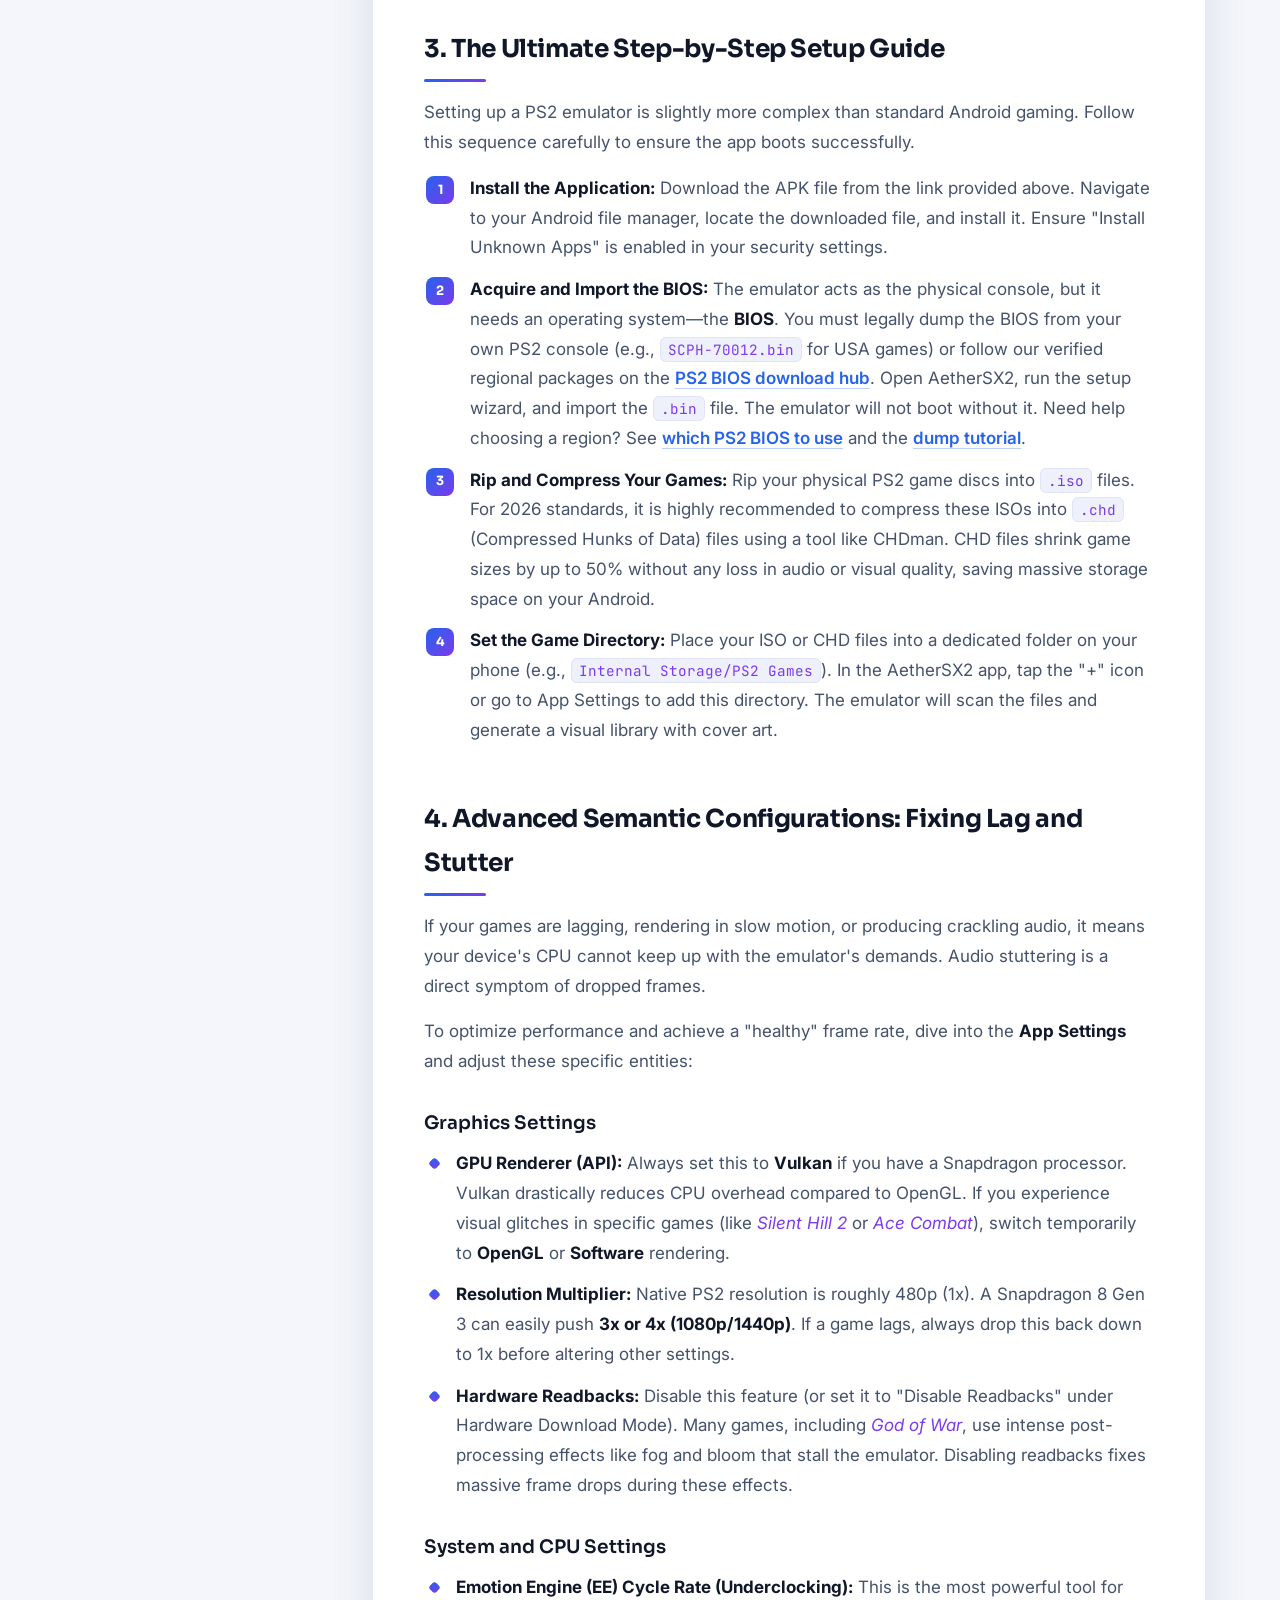
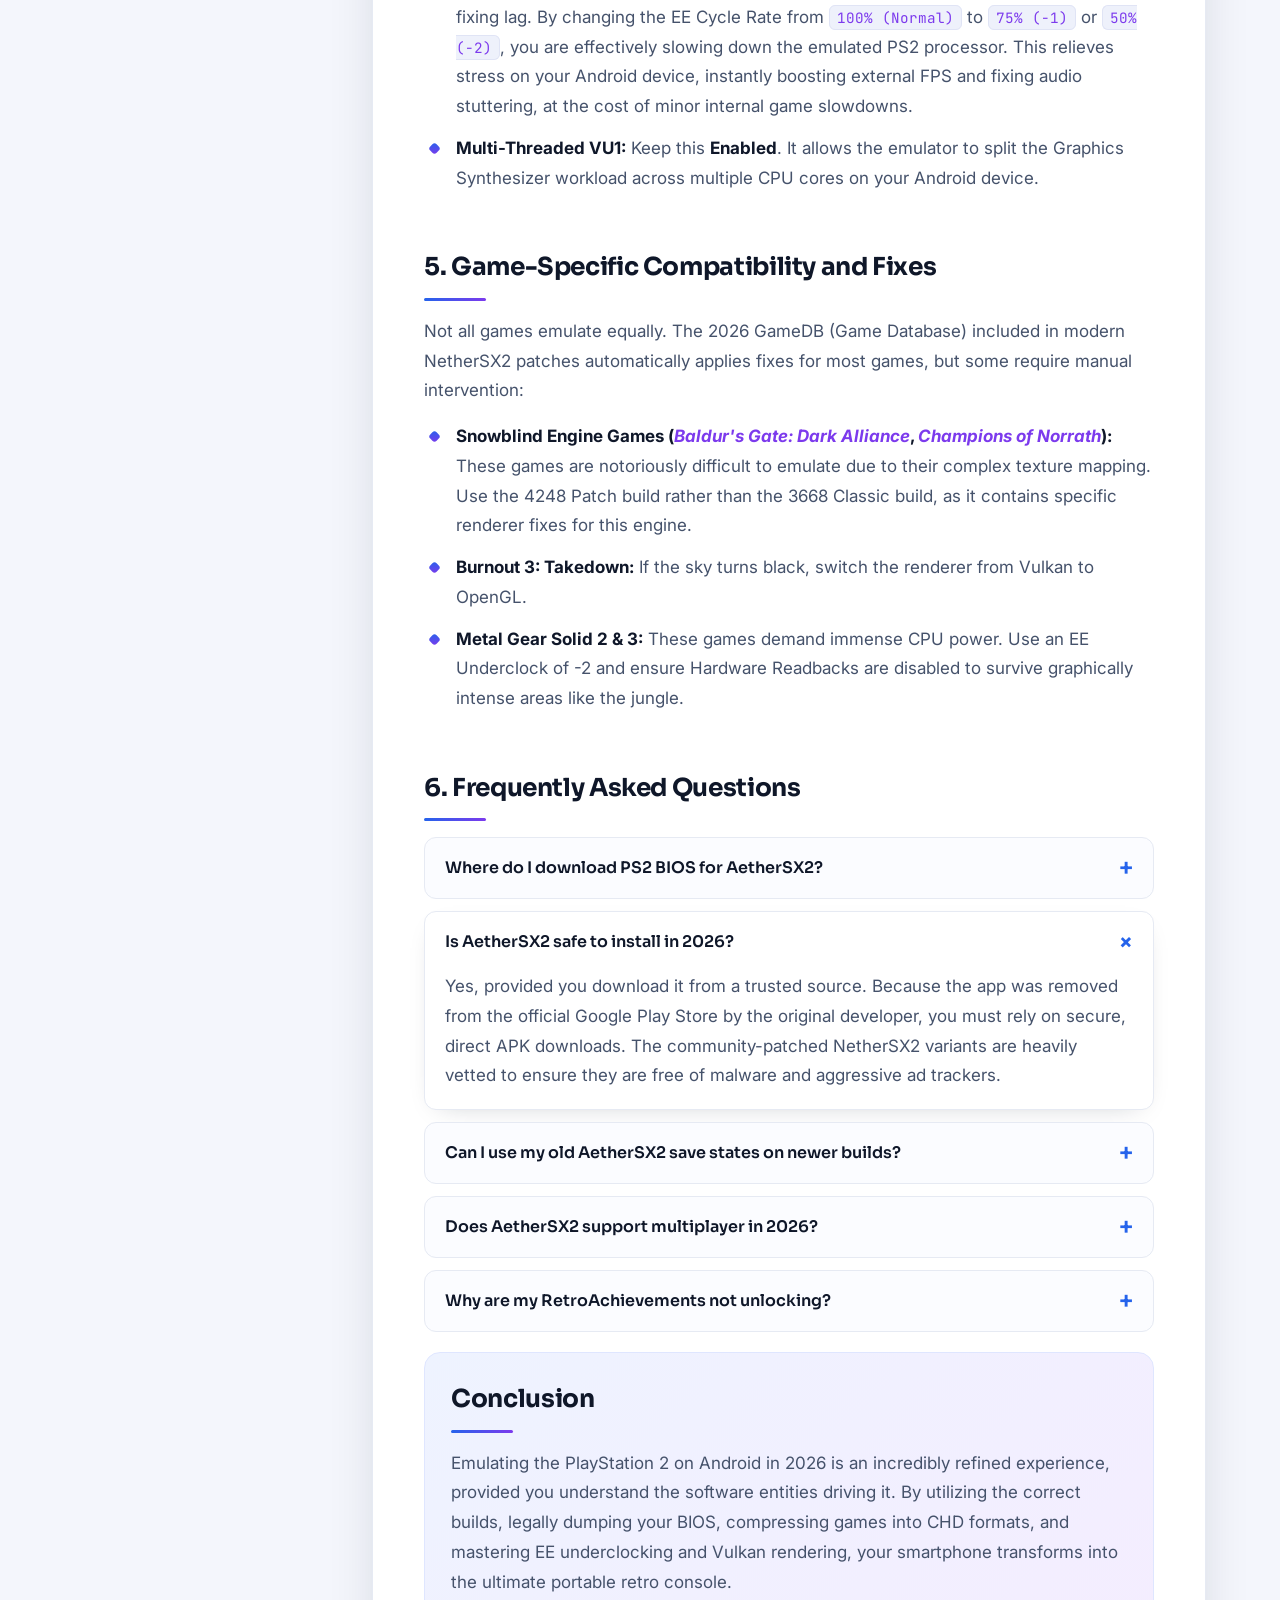
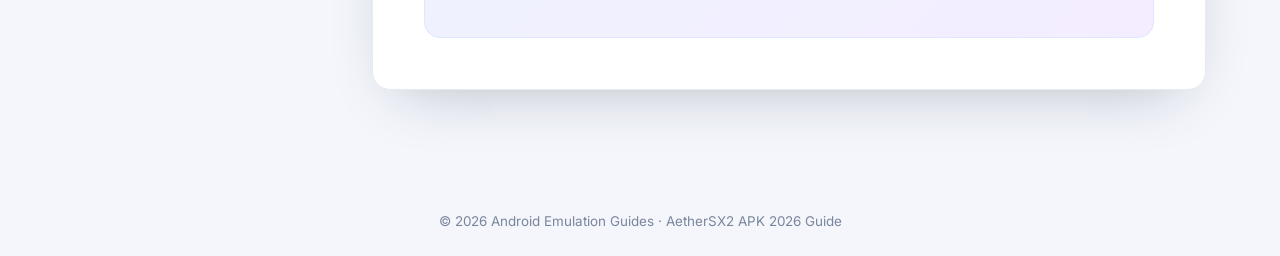
==== commit 7412a94a: "Add PS2 BIOS keyword silo pages, assets, sitemap, and guide links Implement static HTML for the BIOS" ====
--- a/aethersx2-apk-2026-guide.html
+++ b/aethersx2-apk-2026-guide.html
@@ -58,7 +58,7 @@
           "name": "How to Set Up AetherSX2 in 2026",
           "step": [
             { "@type": "HowToStep", "name": "Install the Application", "text": "Download the APK, locate it in your file manager, and install it with Install Unknown Apps enabled." },
-            { "@type": "HowToStep", "name": "Acquire and Import the BIOS", "text": "Legally dump the BIOS from your own PS2 console and import the .bin file via the AetherSX2 setup wizard." },
+            { "@type": "HowToStep", "name": "Acquire and Import the BIOS", "text": "Legally dump the BIOS from your own PS2 console or use the regional guides at aetherrsx2apk.com/aethersx2-bios/, then import the .bin file via the AetherSX2 setup wizard." },
             { "@type": "HowToStep", "name": "Rip and Compress Your Games", "text": "Rip discs to ISO and compress to CHD with CHDman to save up to 50% storage without quality loss." },
             { "@type": "HowToStep", "name": "Set the Game Directory", "text": "Place ISO/CHD files in a dedicated folder and add that directory in AetherSX2 to build your library." }
           ]
@@ -289,6 +289,14 @@
                 <a class="cta-btn" href="https://aetherrsx2apk.com">Download AetherSX2 APK 2026 →</a>
             </div>
 
+            <div class="cta">
+                <div class="cta-text">
+                    <h3>PS2 BIOS setup</h3>
+                    <p>Regional downloads, PCSX2 paths, dump guide, and fixes for “BIOS not found”.</p>
+                </div>
+                <a class="cta-btn" href="https://aetherrsx2apk.com/aethersx2-bios/">PS2 BIOS hub →</a>
+            </div>
+
             <h2 id="hardware">2. Hardware Requirements for 60 FPS Emulation</h2>
             <p>AetherSX2 is a CPU-bound emulator. It translates complex PS2 architecture instructions into code your Android phone can understand in real-time. If your hardware is insufficient, no amount of software tweaking will prevent audio stuttering and lag.</p>
             <div class="table-wrap">
@@ -315,7 +323,7 @@
             <p>Setting up a PS2 emulator is slightly more complex than standard Android gaming. Follow this sequence carefully to ensure the app boots successfully.</p>
             <ol>
                 <li><strong>Install the Application:</strong> Download the APK file from the link provided above. Navigate to your Android file manager, locate the downloaded file, and install it. Ensure "Install Unknown Apps" is enabled in your security settings.</li>
-                <li><strong>Acquire and Import the BIOS:</strong> The emulator acts as the physical console, but it needs an operating system—the <strong>BIOS</strong>. You must legally dump the BIOS from your own PS2 console (e.g., <code>SCPH-10000.bin</code> or <code>SCPH-39001.bin</code>). Open AetherSX2, run the setup wizard, and import this file. The emulator will not boot without it.</li>
+                <li><strong>Acquire and Import the BIOS:</strong> The emulator acts as the physical console, but it needs an operating system—the <strong>BIOS</strong>. You must legally dump the BIOS from your own PS2 console (e.g., <code>SCPH-70012.bin</code> for USA games) or follow our verified regional packages on the <a href="https://aetherrsx2apk.com/aethersx2-bios/">PS2 BIOS download hub</a>. Open AetherSX2, run the setup wizard, and import the <code>.bin</code> file. The emulator will not boot without it. Need help choosing a region? See <a href="https://aetherrsx2apk.com/which-ps2-bios-to-use-for-aethersx2/">which PS2 BIOS to use</a> and the <a href="https://aetherrsx2apk.com/how-to-dump-ps2-bios/">dump tutorial</a>.</li>
                 <li><strong>Rip and Compress Your Games:</strong> Rip your physical PS2 game discs into <code>.iso</code> files. For 2026 standards, it is highly recommended to compress these ISOs into <code>.chd</code> (Compressed Hunks of Data) files using a tool like CHDman. CHD files shrink game sizes by up to 50% without any loss in audio or visual quality, saving massive storage space on your Android.</li>
                 <li><strong>Set the Game Directory:</strong> Place your ISO or CHD files into a dedicated folder on your phone (e.g., <code>Internal Storage/PS2 Games</code>). In the AetherSX2 app, tap the "+" icon or go to App Settings to add this directory. The emulator will scan the files and generate a visual library with cover art.</li>
             </ol>
@@ -345,6 +353,10 @@
 
             <h2 id="faq">6. Frequently Asked Questions</h2>
             <div class="faq">
+                <details>
+                    <summary>Where do I download PS2 BIOS for AetherSX2?</summary>
+                    <p>Use firmware dumped from a PS2 you own, or follow the regional download and checksum steps on our <a href="https://aetherrsx2apk.com/aethersx2-bios/">PS2 BIOS hub</a>. For PCSX2 on PC, the same <code>.bin</code> file works — see <a href="https://aetherrsx2apk.com/which-ps2-bios-to-use-for-aethersx2/">which PS2 BIOS to use</a>.</p>
+                </details>
                 <details open>
                     <summary>Is AetherSX2 safe to install in 2026?</summary>
                     <p>Yes, provided you download it from a trusted source. Because the app was removed from the official Google Play Store by the original developer, you must rely on secure, direct APK downloads. The community-patched NetherSX2 variants are heavily vetted to ensure they are free of malware and aggressive ad trackers.</p>
